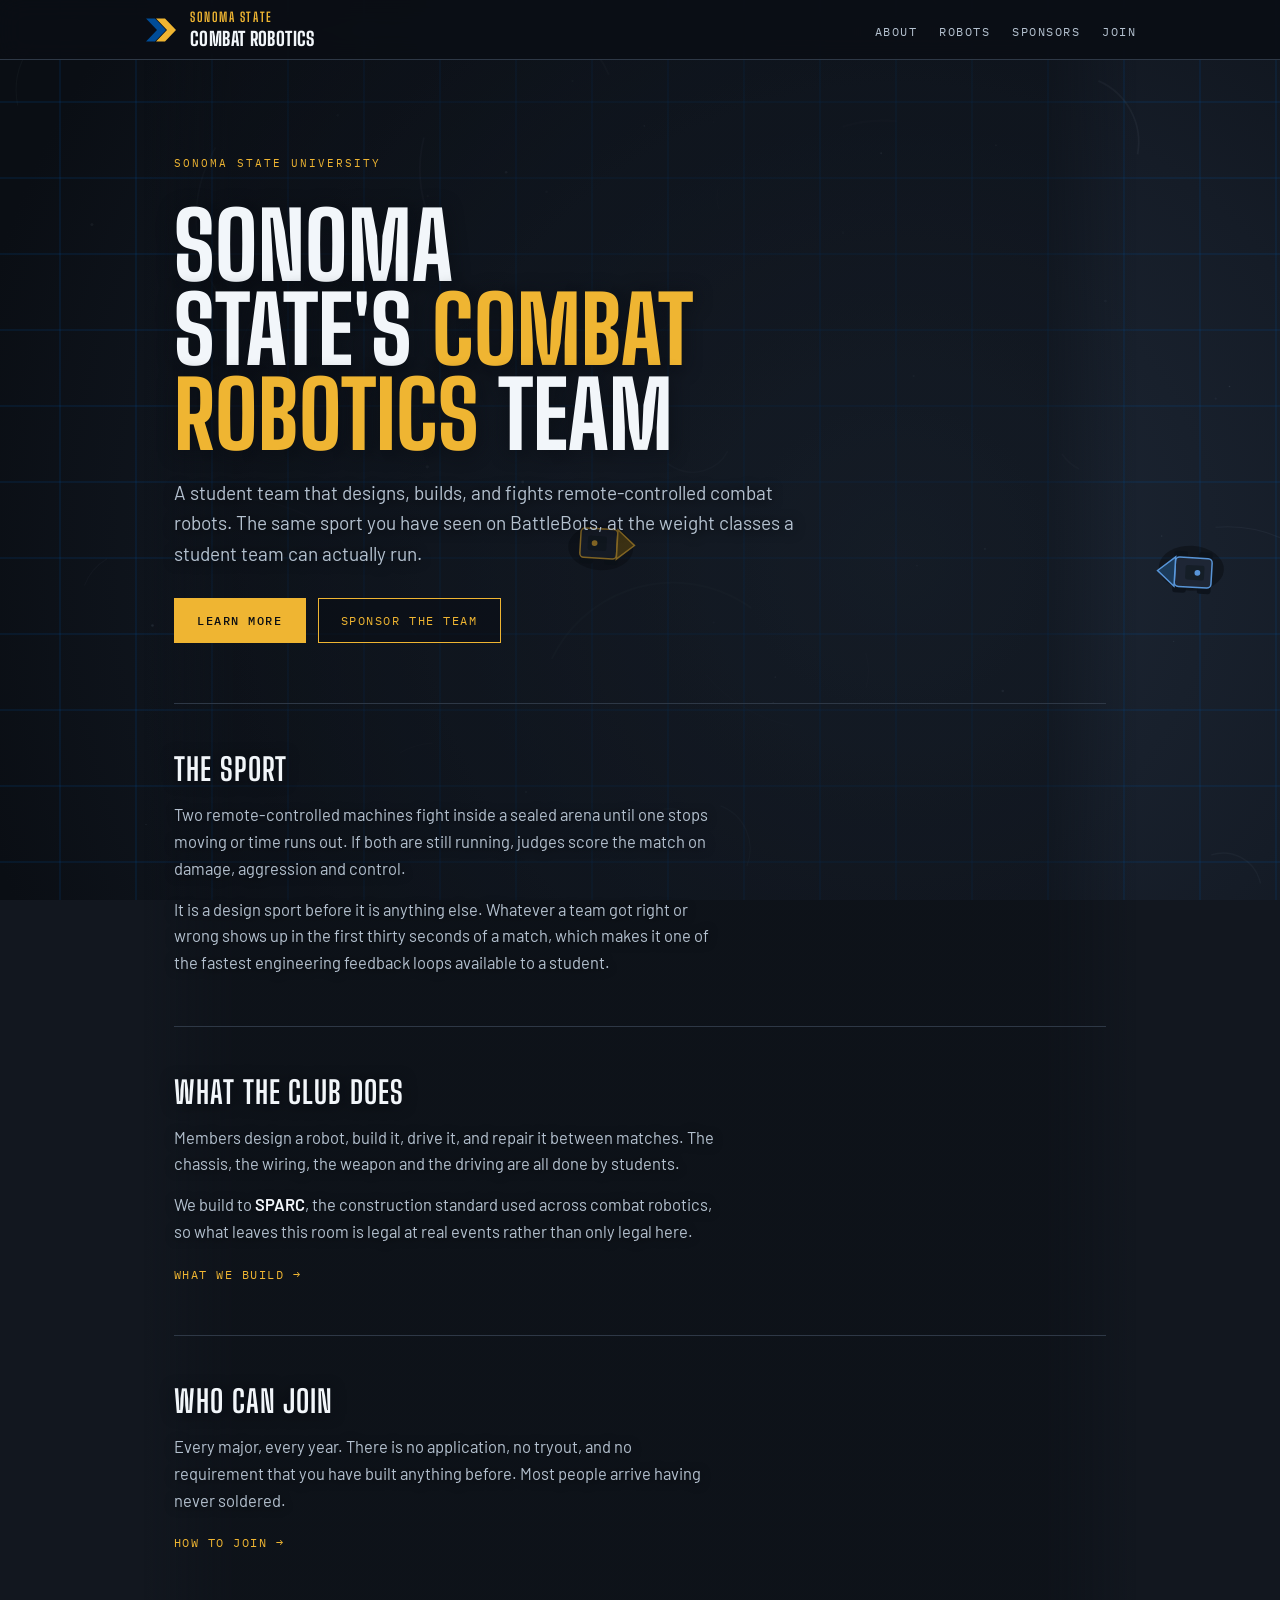
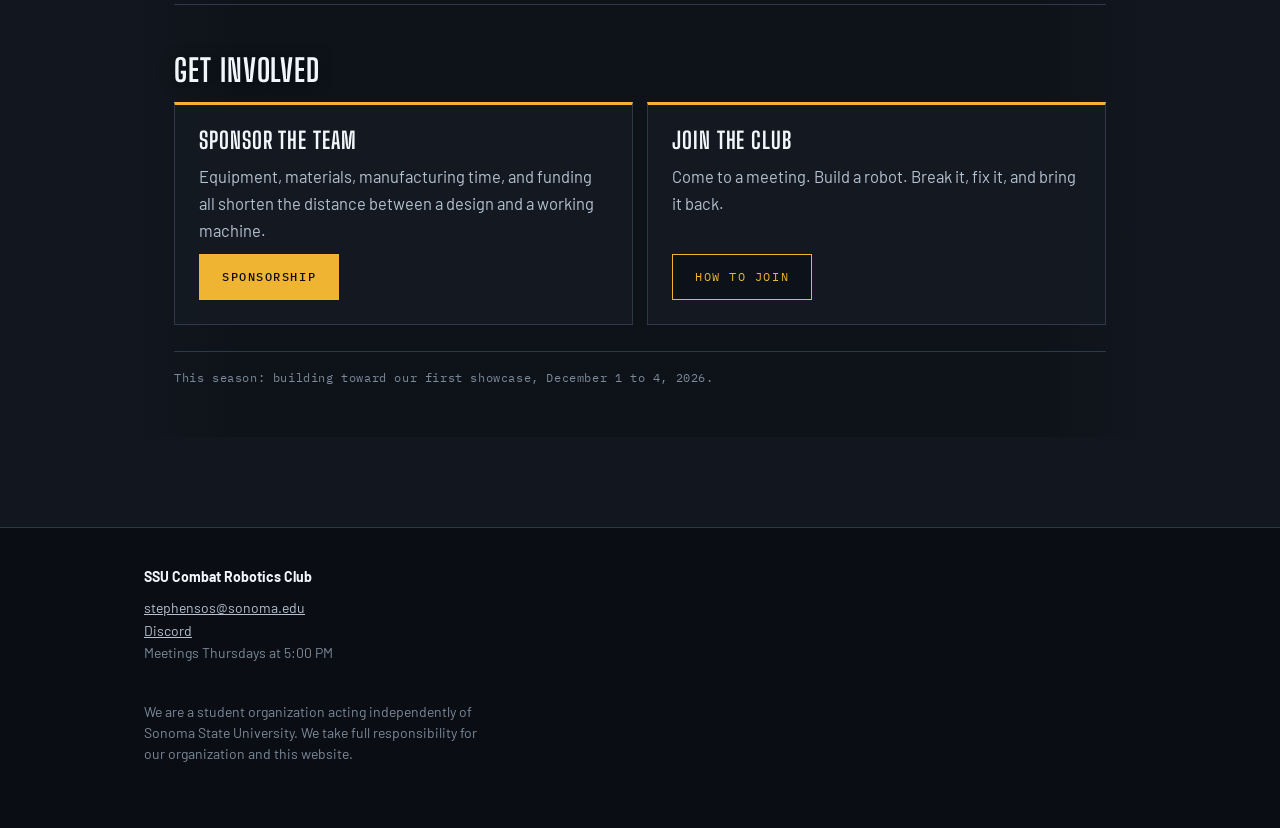
==== index.html @ 4add6116 "Club website: five pages, animated arena background, sponsorship page Plain HTML/CSS/JS with no buil" ====
<!doctype html>
<html lang="en">
<head>
<meta charset="utf-8">
<meta name="viewport" content="width=device-width, initial-scale=1">
<title>SSU Combat Robotics</title>
<meta name="description" content="A student team at Sonoma State University that designs, builds, and fights remote-controlled combat robots.">
<meta property="og:title" content="SSU Combat Robotics">
<meta property="og:description" content="A student team at Sonoma State University that designs, builds, and fights remote-controlled combat robots.">
<meta property="og:type" content="website">
<link rel="icon" href="favicon.svg" type="image/svg+xml">
<link rel="preconnect" href="https://fonts.googleapis.com">
<link rel="preconnect" href="https://fonts.gstatic.com" crossorigin>
<link rel="stylesheet" href="https://fonts.googleapis.com/css2?family=Barlow:wght@400;500;600&amp;family=Big+Shoulders+Display:wght@600;700;800&amp;family=IBM+Plex+Mono:wght@400;500&amp;display=swap">
<link rel="stylesheet" href="css/styles.css">
</head>
<body>

<svg width="0" height="0" style="position:absolute" aria-hidden="true"><defs>
  <path id="chev-back" d="M8,14 L44,14 L88,60 L44,106 L8,106 L52,60 Z"/>
  <path id="chev-fore" d="M48,14 L84,14 L128,60 L84,106 L48,106 L92,60 Z"/>
</defs></svg>

<canvas id="bg" aria-hidden="true"></canvas>

<nav class="nav">
  <div class="nav-inner">
    <a class="mark" href="index.html">
      <svg class="mark-glyph" viewBox="0 0 136 120" role="img" aria-label="SSU Combat Robotics"><use href="#chev-back" fill="#004C97"/><use href="#chev-fore" fill="#EFB532"/></svg>
      <span class="mark-type"><span class="mt1">Sonoma State</span><span class="mt2">Combat Robotics</span></span>
    </a>
    <ul class="nav-links">
      <li><a href="about.html">About</a></li>
      <li><a href="robots.html">Robots</a></li>
      <li><a href="sponsors.html">Sponsors</a></li>
      <li><a href="join.html">Join</a></li>
    </ul>
  </div>
</nav>

<div class="page">
  <div class="sheet">
    <div class="pagebody">

      <div class="hero">
        <p class="mono" style="color:var(--gold)">Sonoma State University</p>
        <h1>Sonoma State's <em>combat robotics</em> team</h1>
        <p class="lede">A student team that designs, builds, and fights remote-controlled combat
          robots. The same sport you have seen on BattleBots, at the weight classes a student team
          can actually run.</p>
        <div class="cta-row">
          <a class="btn btn-solid" href="about.html">Learn more</a>
          <a class="btn btn-ghost" href="sponsors.html">Sponsor the team</a>
        </div>
      </div>

      <section class="sec">
        <h2>The sport</h2>
        <div class="body">
          <p>Two remote-controlled machines fight inside a sealed arena until one stops moving or
            time runs out. If both are still running, judges score the match on damage, aggression
            and control.</p>
          <p>It is a design sport before it is anything else. Whatever a team got right or wrong
            shows up in the first thirty seconds of a match, which makes it one of the fastest
            engineering feedback loops available to a student.</p>
        </div>
      </section>

      <section class="sec">
        <h2>What the club does</h2>
        <div class="body">
          <p>Members design a robot, build it, drive it, and repair it between matches. The
            chassis, the wiring, the weapon and the driving are all done by students.</p>
          <p>We build to <strong>SPARC</strong>, the construction standard used across combat
            robotics, so what leaves this room is legal at real events rather than only legal
            here.</p>
          <a class="more" href="robots.html">What we build &rarr;</a>
        </div>
      </section>

      <section class="sec">
        <h2>Who can join</h2>
        <div class="body">
          <p>Every major, every year. There is no application, no tryout, and no requirement that
            you have built anything before. Most people arrive having never soldered.</p>
          <a class="more" href="join.html">How to join &rarr;</a>
        </div>
      </section>

      <section class="sec">
        <h2>Get involved</h2>
        <div class="cards">
          <div class="card">
            <h3>Sponsor the team</h3>
            <p>Equipment, materials, manufacturing time, and funding all shorten the distance
              between a design and a working machine.</p>
            <a class="btn btn-solid" href="sponsors.html">Sponsorship</a>
          </div>
          <div class="card">
            <h3>Join the club</h3>
            <p>Come to a meeting. Build a robot. Break it, fix it, and bring it back.</p>
            <a class="btn btn-ghost" href="join.html">How to join</a>
          </div>
        </div>
        <p class="season">This season: building toward our first showcase, December 1 to 4, 2026.</p>
      </section>
    </div>
  </div>
</div>

<footer class="footer">
  <div class="footer-inner">
    <div>
      <p style="color:var(--ink)"><strong>SSU Combat Robotics Club</strong></p>
      <p><a href="mailto:stephensos@sonoma.edu">stephensos@sonoma.edu</a><br>
        <a href="https://discord.gg/CHxzKvj9N" target="_blank" rel="noopener noreferrer">Discord</a><br>
        Meetings Thursdays at 5:00 PM</p>
    </div>
    <div>
      <p class="disc">We are a student organization acting independently of Sonoma State
        University. We take full responsibility for our organization and this website.</p>
    </div>
  </div>
</footer>

<script src="js/arena.js"></script>
</body>
</html>
---- css/styles.css ----
/* Single committed theme: a club's own brand, an arena at night, so it
     paints its own ground rather than inheriting the viewer's. */
  :root {
    --arena:  #12171F;
    --deep:   #0A0E14;
    --line:   #2E3846;
    --ink:    #F2F6FA;
    --soft:   #B4C1CF;
    --faint:  #7B8998;
    --gold:   #EFB532;
    --gold-hi:#FFC94A;
    --blue:   #5C9BE0;
  }

  * { box-sizing: border-box; }

  body {
    margin: 0;
    overflow-x: hidden;
    overflow-wrap: break-word;
    background: var(--arena);
    color: var(--ink);
    font-family: "Barlow", system-ui, -apple-system, sans-serif;
    font-size: 16.5px;
    line-height: 1.62;
    -webkit-font-smoothing: antialiased;
  }

  #bg { position: fixed; inset: 0; width: 100%; height: 100%; z-index: 0; display: block; }

  a { color: var(--gold); }
  :is(a, button):focus-visible { outline: 2px solid var(--gold); outline-offset: 3px; }

  .mono {
    font-family: "IBM Plex Mono", ui-monospace, monospace;
    font-size: 11px;
    letter-spacing: .18em;
    text-transform: uppercase;
  }

  /* ---------------- nav ---------------- */

  .nav {
    position: sticky; top: 0; z-index: 30;
    background: rgba(10, 14, 20, .9);
    backdrop-filter: blur(12px);
    border-bottom: 1px solid var(--line);
  }

  .nav-inner {
    max-width: 1040px; margin: 0 auto;
    padding: 11px 24px;
    display: flex; align-items: center; gap: 18px; flex-wrap: wrap;
  }

  .mark { display: flex; align-items: center; text-decoration: none; }
  .mark { gap: 12px; color: var(--gold); }
  .mark-glyph { display: block; height: 30px; width: auto; }
  .mark-type { display: flex; flex-direction: column; gap: 5px; line-height: 1; }
  .mt1 { font-family: "Big Shoulders Display", sans-serif; font-weight: 700; font-size: 13px;
         letter-spacing: .12em; text-transform: uppercase; color: var(--gold); }
  .mt2 { font-family: "Big Shoulders Display", sans-serif; font-weight: 800; font-size: 19px;
         letter-spacing: .02em; text-transform: uppercase; color: var(--ink); }

  .nav-links { margin-left: auto; display: flex; gap: 22px; list-style: none; padding: 0; margin-block: 0; }

  .nav-links a {
    font-family: "IBM Plex Mono", monospace;
    font-size: 11.5px; letter-spacing: .13em; text-transform: uppercase;
    color: var(--soft); text-decoration: none;
    padding-bottom: 3px; border-bottom: 1px solid transparent;
  }

  .nav-links a:hover { color: var(--ink); border-bottom-color: var(--line); }
  .nav-links a[aria-current="page"] { color: var(--gold); border-bottom-color: var(--gold); }

  /* ---------------- page shell ----------------
     The scrim is soft-edged and light, so the arena reads through it and
     down both margins instead of sitting behind a hard-edged panel. */

  .page { position: relative; z-index: 1; max-width: 1040px; margin: 0 auto; padding: 0 24px 90px; }

  .sheet {
    padding: 0 30px;
    background: linear-gradient(90deg,
      rgba(10, 14, 20, 0) 0%,
      rgba(10, 14, 20, .46) 9%,
      rgba(10, 14, 20, .46) 91%,
      rgba(10, 14, 20, 0) 100%);
  }

  .pagebody { animation: fade .34s ease both; }
  @keyframes fade { from { opacity: 0; transform: translateY(8px); } to { opacity: 1; transform: none; } }

  /* ---------------- hero ---------------- */

  .hero { padding: 84px 0 60px; display: flex; flex-direction: column; gap: 20px; }

  h1 {
    font-family: "Big Shoulders Display", "Arial Narrow", sans-serif;
    font-weight: 800;
    font-size: clamp(44px, 8.6vw, 92px);
    line-height: .92;
    text-transform: uppercase;
    text-wrap: balance;
    margin: 0;
    max-width: min(15ch, 100%);
    text-shadow: 0 2px 18px rgba(10, 14, 20, .85);
  }

  h1 em { font-style: normal; color: var(--gold); }

  .lede {
    max-width: min(58ch, 100%); font-size: 19px; color: var(--soft); margin: 0;
    text-shadow: 0 1px 12px rgba(10, 14, 20, .9);
  }

  .cta-row { display: flex; flex-wrap: wrap; gap: 12px; padding-top: 8px; }

  .btn {
    display: inline-flex; align-items: center; gap: 8px;
    padding: 12px 22px;
    font-family: "IBM Plex Mono", monospace;
    font-size: 12px; letter-spacing: .13em; text-transform: uppercase;
    text-decoration: none;
    border: 1px solid var(--gold);
    transition: background .16s ease, transform .16s ease;
  }

  .btn-solid { background: var(--gold); color: var(--deep); font-weight: 500; }
  .btn-solid:hover { background: var(--gold-hi); transform: translateY(-2px); }
  .btn-ghost { background: rgba(10, 14, 20, .55); color: var(--gold); }
  .btn-ghost:hover { background: rgba(239, 181, 50, .16); transform: translateY(-2px); }

  /* ---------------- sections ---------------- */

  .sec { padding: 50px 0; border-top: 1px solid var(--line); }

  h2 {
    font-family: "Big Shoulders Display", sans-serif;
    font-weight: 700; font-size: 31px;
    text-transform: uppercase; letter-spacing: .03em; line-height: 1;
    margin: 0 0 16px;
    text-shadow: 0 1px 14px rgba(10, 14, 20, .8);
  }

  h3 {
    font-family: "Big Shoulders Display", sans-serif;
    font-weight: 700; font-size: 23px;
    text-transform: uppercase; letter-spacing: .04em; line-height: 1;
    margin: 0;
  }

  .body { max-width: min(60ch, 100%); }
  .body p { margin: 0 0 14px; color: var(--soft); text-shadow: 0 1px 10px rgba(10, 14, 20, .8); }
  .body p:last-child { margin-bottom: 0; }
  .body strong { color: var(--ink); font-weight: 600; }

  .season { margin: 26px 0 0; padding-top: 16px; border-top: 1px solid var(--line);
    font-family: "IBM Plex Mono", monospace; font-size: 12px; letter-spacing: .05em;
    color: var(--faint); }

  .more { display: inline-block; margin-top: 6px; font-family: "IBM Plex Mono", monospace; font-size: 11.5px; letter-spacing: .13em; text-transform: uppercase; text-decoration: none; }
  .more:hover { text-decoration: underline; }

  /* ---------------- data ---------------- */

  .rows { border: 1px solid var(--line); margin-top: 22px; }

  .row {
    display: flex; gap: 18px; align-items: baseline;
    padding: 12px 16px; border-bottom: 1px solid var(--line);
    background: rgba(20, 26, 35, .88);
  }

  .row:last-child { border-bottom: 0; }
  .row dt { flex: 0 0 148px; color: var(--faint); font-family: "IBM Plex Mono", monospace; font-size: 11px; letter-spacing: .13em; text-transform: uppercase; }
  .row dd { margin: 0; color: var(--ink); }

  .classes { display: flex; flex-direction: column; gap: 1px; background: var(--line); border: 1px solid var(--line); margin-top: 22px; }
  .cls { background: rgba(20, 26, 35, .88); padding: 15px 17px; display: flex; gap: 16px; flex-wrap: wrap; align-items: baseline; }
  .cls b { font-family: "Big Shoulders Display", sans-serif; font-weight: 700; font-size: 20px; letter-spacing: .03em; text-transform: uppercase; flex: 0 0 130px; }
  .cls.us b { color: var(--gold); }
  .cls span { color: var(--soft); flex: 1; min-width: min(220px, 100%); }

  /* ---------------- cards ---------------- */

  .cards { display: grid; grid-template-columns: repeat(auto-fit, minmax(min(258px, 100%), 1fr)); gap: 14px; }

  .card {
    display: flex; flex-direction: column; gap: 11px; padding: 24px;
    background: rgba(20, 26, 35, .9);
    border: 1px solid var(--line);
    border-top: 3px solid var(--gold);
  }

  .card p { margin: 0; color: var(--soft); flex: 1; }
  .card .btn { align-self: flex-start; }

  .when {
    display: flex; flex-wrap: wrap; gap: 10px 30px;
    padding: 20px 22px; margin-top: 20px;
    background: rgba(20, 26, 35, .9);
    border: 1px solid var(--line);
    border-left: 3px solid var(--gold);
  }

  .when div { display: flex; flex-direction: column; gap: 2px; }
  .when b { font-family: "Big Shoulders Display", sans-serif; font-weight: 700; font-size: 25px; line-height: 1; }
  .when span { color: var(--faint); }


  /* ---------------- sponsorship ---------------- */
  .ask { border:1px solid var(--line); margin-top:20px; }
  .ask-row { display:flex; gap:20px; align-items:baseline; padding:14px 16px;
    border-bottom:1px solid var(--line); background:rgba(20,26,35,.88); }
  .ask-row:last-child { border-bottom:0; }
  .ask-row.top { background:rgba(239,181,50,.09); border-left:3px solid var(--gold); }
  .ask-amt { flex:0 0 88px; text-align:right; font-family:"Big Shoulders Display",sans-serif;
    font-weight:700; font-size:27px; line-height:1; color:var(--gold);
    font-variant-numeric:tabular-nums; }
  .ask-what { color:var(--soft); }
  .ask-what b { color:var(--ink); font-weight:600; }
  .ask-cap { margin-top:10px; font-size:14px; color:var(--faint); }

  .need { padding:20px 22px; margin-top:20px; background:rgba(20,26,35,.9);
    border:1px solid var(--line); border-left:3px solid var(--blue); }
  .need h4 { margin:0 0 10px; font-family:"IBM Plex Mono",monospace; font-size:11px;
    letter-spacing:.15em; text-transform:uppercase; color:var(--blue); }
  .need ul { margin:0; padding-left:19px; display:flex; flex-direction:column; gap:6px; }
  .need li { color:var(--soft); }

  @media (max-width:640px){ .ask-row{flex-direction:column;gap:4px} .ask-amt{flex:none;text-align:left} }

  /* ---------------- footer ---------------- */

  .footer { position: relative; z-index: 1; background: var(--deep); border-top: 1px solid var(--line); }
  .footer-inner { max-width: 1040px; margin: 0 auto; padding: 38px 24px 56px; display: flex; flex-wrap: wrap; gap: 28px; justify-content: space-between; }
  .footer p { margin: 0 0 8px; color: var(--faint); font-size: 14px; max-width: min(44ch, 100%); }
  .footer a { color: var(--soft); }
  .footer a:hover { color: var(--gold); }
  .disc { font-size: 12.5px; line-height: 1.5; }

  mark {
    background: rgba(92, 155, 224, .16);
    color: var(--blue);
    border-bottom: 1px dashed var(--blue);
    padding: 0 3px;
    font-family: "IBM Plex Mono", monospace;
    font-size: .82em;
    letter-spacing: .04em;
  }

  @media (prefers-reduced-motion: reduce) {
    .pagebody { animation: none; }
    * { transition: none !important; }
  }

  @media (max-width: 700px) {
    .sheet { padding: 0 16px; background: rgba(10, 14, 20, .62); }
    .hero { padding: 48px 0 40px; }
    h1 { font-size: clamp(34px, 11vw, 52px); max-width: 100%; }
    .lede { font-size: 17px; }
    .sec { padding: 38px 0; }
    h2 { font-size: 26px; }
    .nav-inner { padding: 10px 16px; gap: 10px; }
    .mark-glyph { height: 25px; }
    .mt2 { font-size: 17px; }
    .btn { padding: 11px 16px; font-size: 11px; }
    .ask-row { flex-direction: column; gap: 3px; }
    .ask-amt { flex: none; text-align: left; font-size: 23px; }
    .when { gap: 10px 20px; padding: 16px 18px; }
    .footer-inner { padding: 30px 16px 44px; gap: 20px; }
    .nav-links { gap: 14px; margin-left: 0; width: 100%; }
    .row { flex-direction: column; gap: 3px; }
    .row dt { flex: none; }
  }
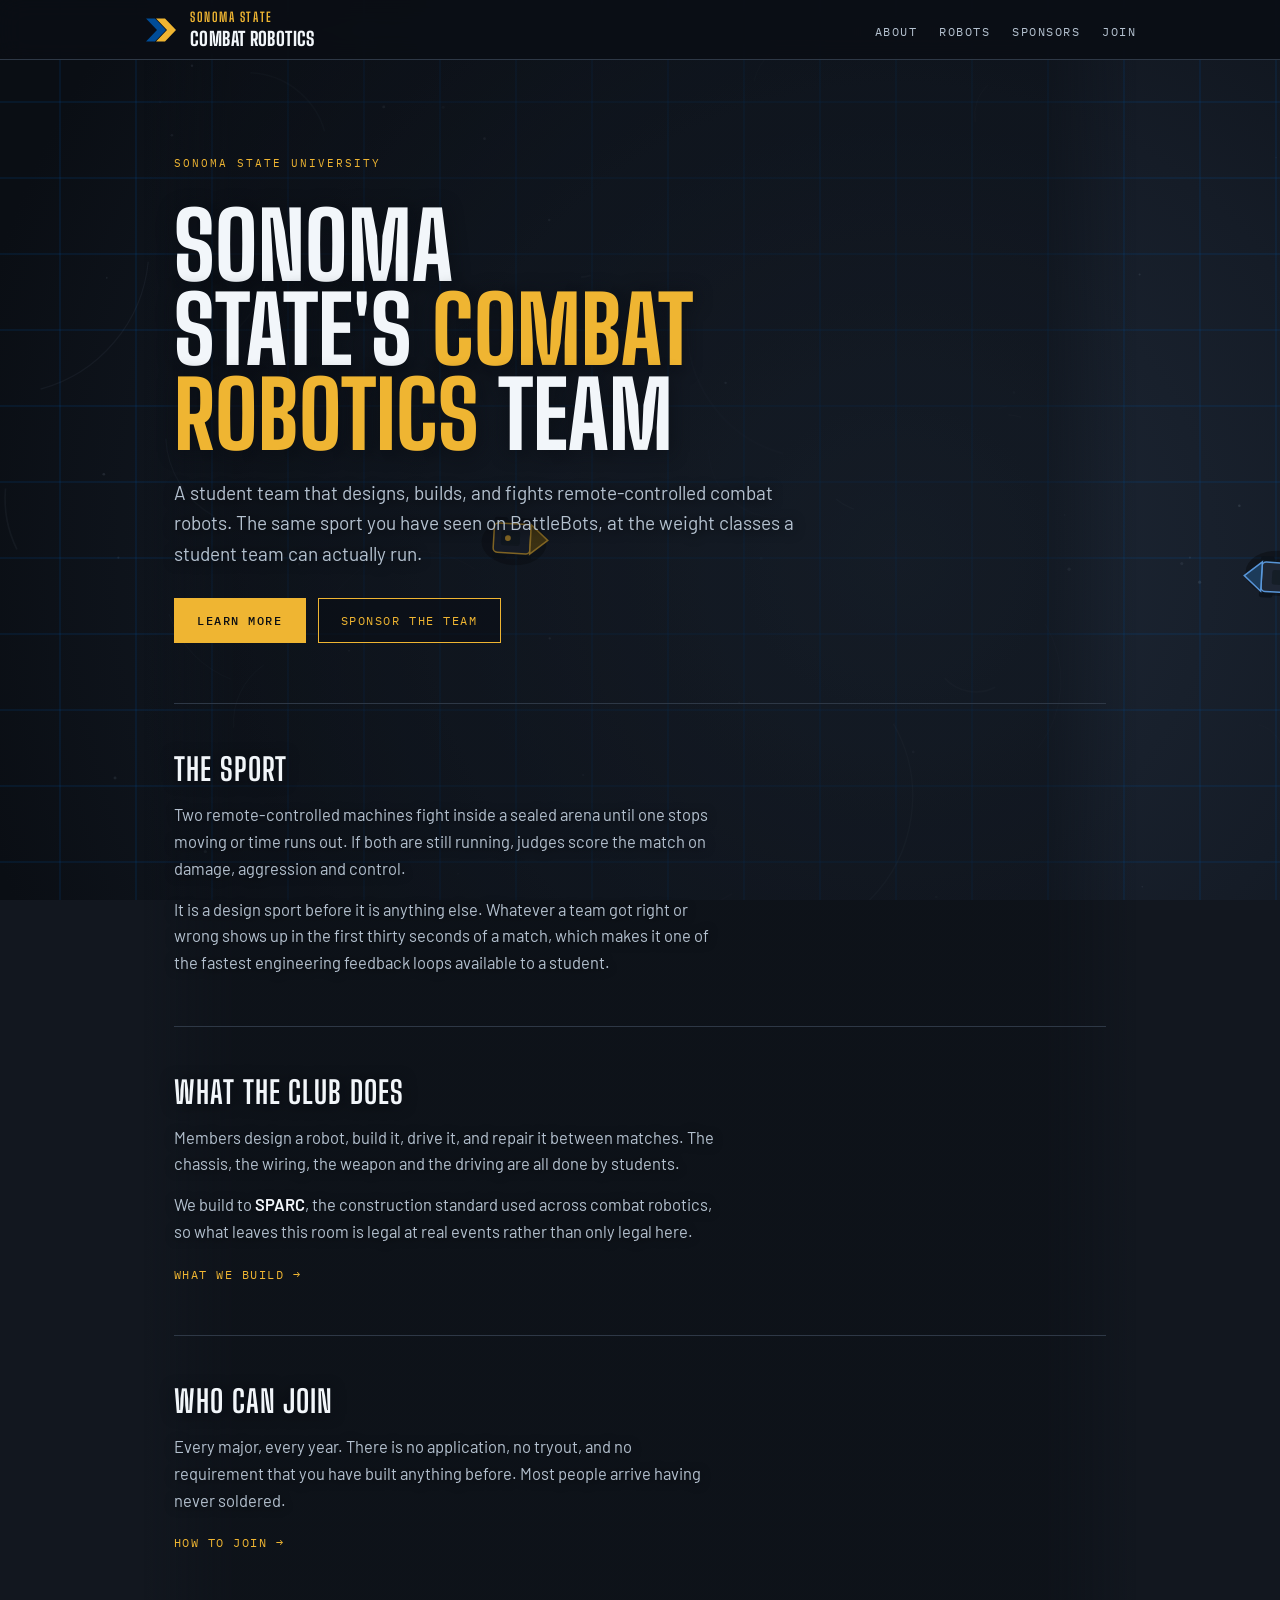
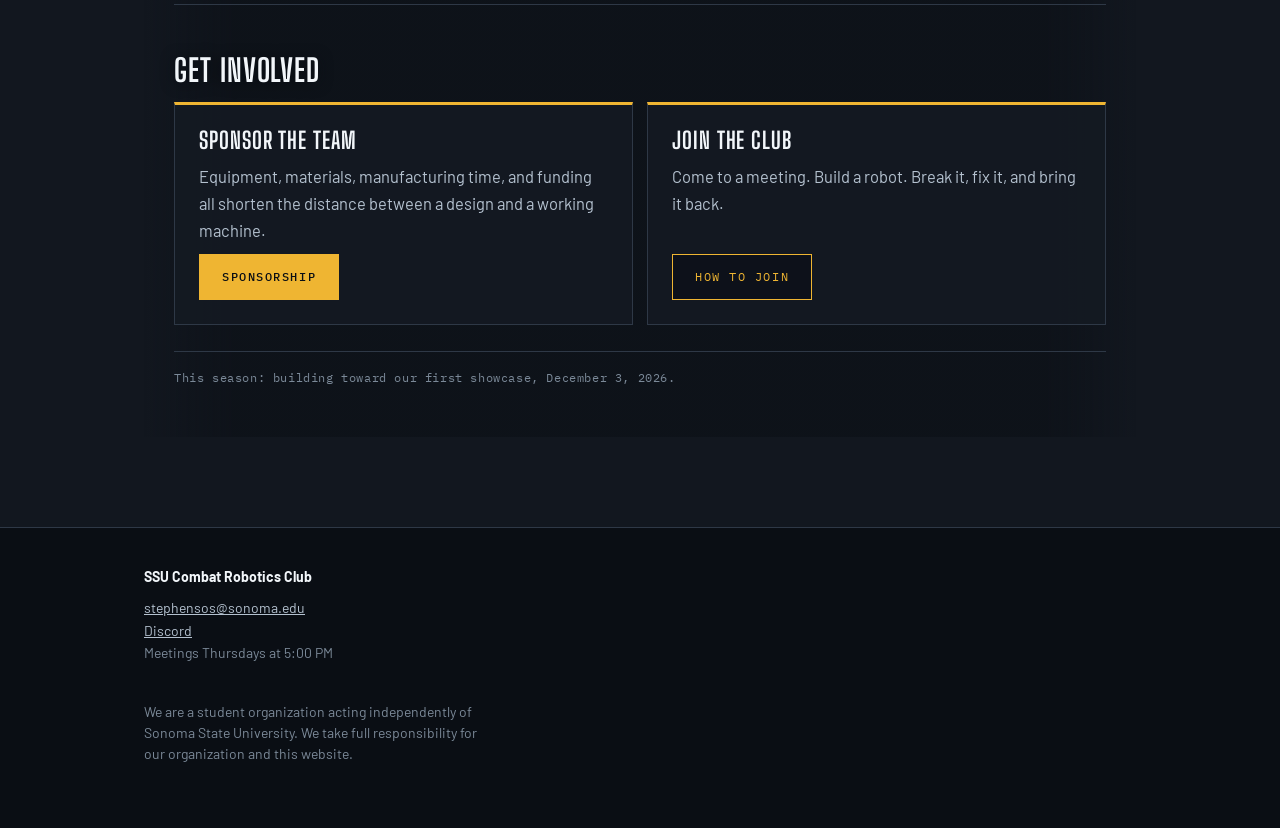
==== commit f7d28b89: "Site: pin the showcase date to December 3 The date was a "December 1-4" range on both the home and a" ====
--- a/index.html
+++ b/index.html
@@ -102,7 +102,7 @@
             <a class="btn btn-ghost" href="join.html">How to join</a>
           </div>
         </div>
-        <p class="season">This season: building toward our first showcase, December 1 to 4, 2026.</p>
+        <p class="season">This season: building toward our first showcase, December 3, 2026.</p>
       </section>
     </div>
   </div>
--- a/css/styles.css
+++ b/css/styles.css
@@ -150,6 +150,40 @@
     text-transform: uppercase; letter-spacing: .04em; line-height: 1;
     margin: 0;
   }
+
+  .sponsors {
+    display: grid;
+    grid-template-columns: repeat(auto-fit, minmax(min(280px, 100%), 1fr));
+    gap: 14px; margin-top: 24px;
+  }
+
+  .sponsor {
+    display: flex; flex-direction: column; gap: 13px; padding: 26px 24px;
+    background: rgba(20, 26, 35, .9);
+    border: 1px solid var(--line);
+    border-top: 3px solid var(--gold);
+  }
+
+  .sponsor .role {
+    margin: 0;
+    font-family: "IBM Plex Mono", monospace; font-size: 11px;
+    letter-spacing: .09em; text-transform: uppercase; color: var(--gold);
+  }
+
+  /* Fixed height so a card with a logo and a card with a wordmark line up.
+     A logo lockup reads lighter per pixel of height than solid display type, so the
+     image is set taller than the wordmark's cap height on purpose — otherwise the
+     sponsor who actually sent artwork renders smaller than the one who did not. */
+  .sponsor-mark { display: flex; align-items: center; min-height: 64px; }
+  .sponsor-mark img { max-height: 56px; width: auto; max-width: 100%; }
+  .sponsor-mark .wordmark {
+    font-family: "Big Shoulders Display", sans-serif;
+    font-weight: 800; font-size: 25px; line-height: 1.05;
+    text-transform: uppercase; letter-spacing: .03em; color: var(--ink);
+  }
+
+  .sponsor p:not(.role) { margin: 0; color: var(--soft); flex: 1; }
+  .sponsor a { align-self: flex-start; font-size: 13px; }
 
   .body { max-width: min(60ch, 100%); }
   .body p { margin: 0 0 14px; color: var(--soft); text-shadow: 0 1px 10px rgba(10, 14, 20, .8); }
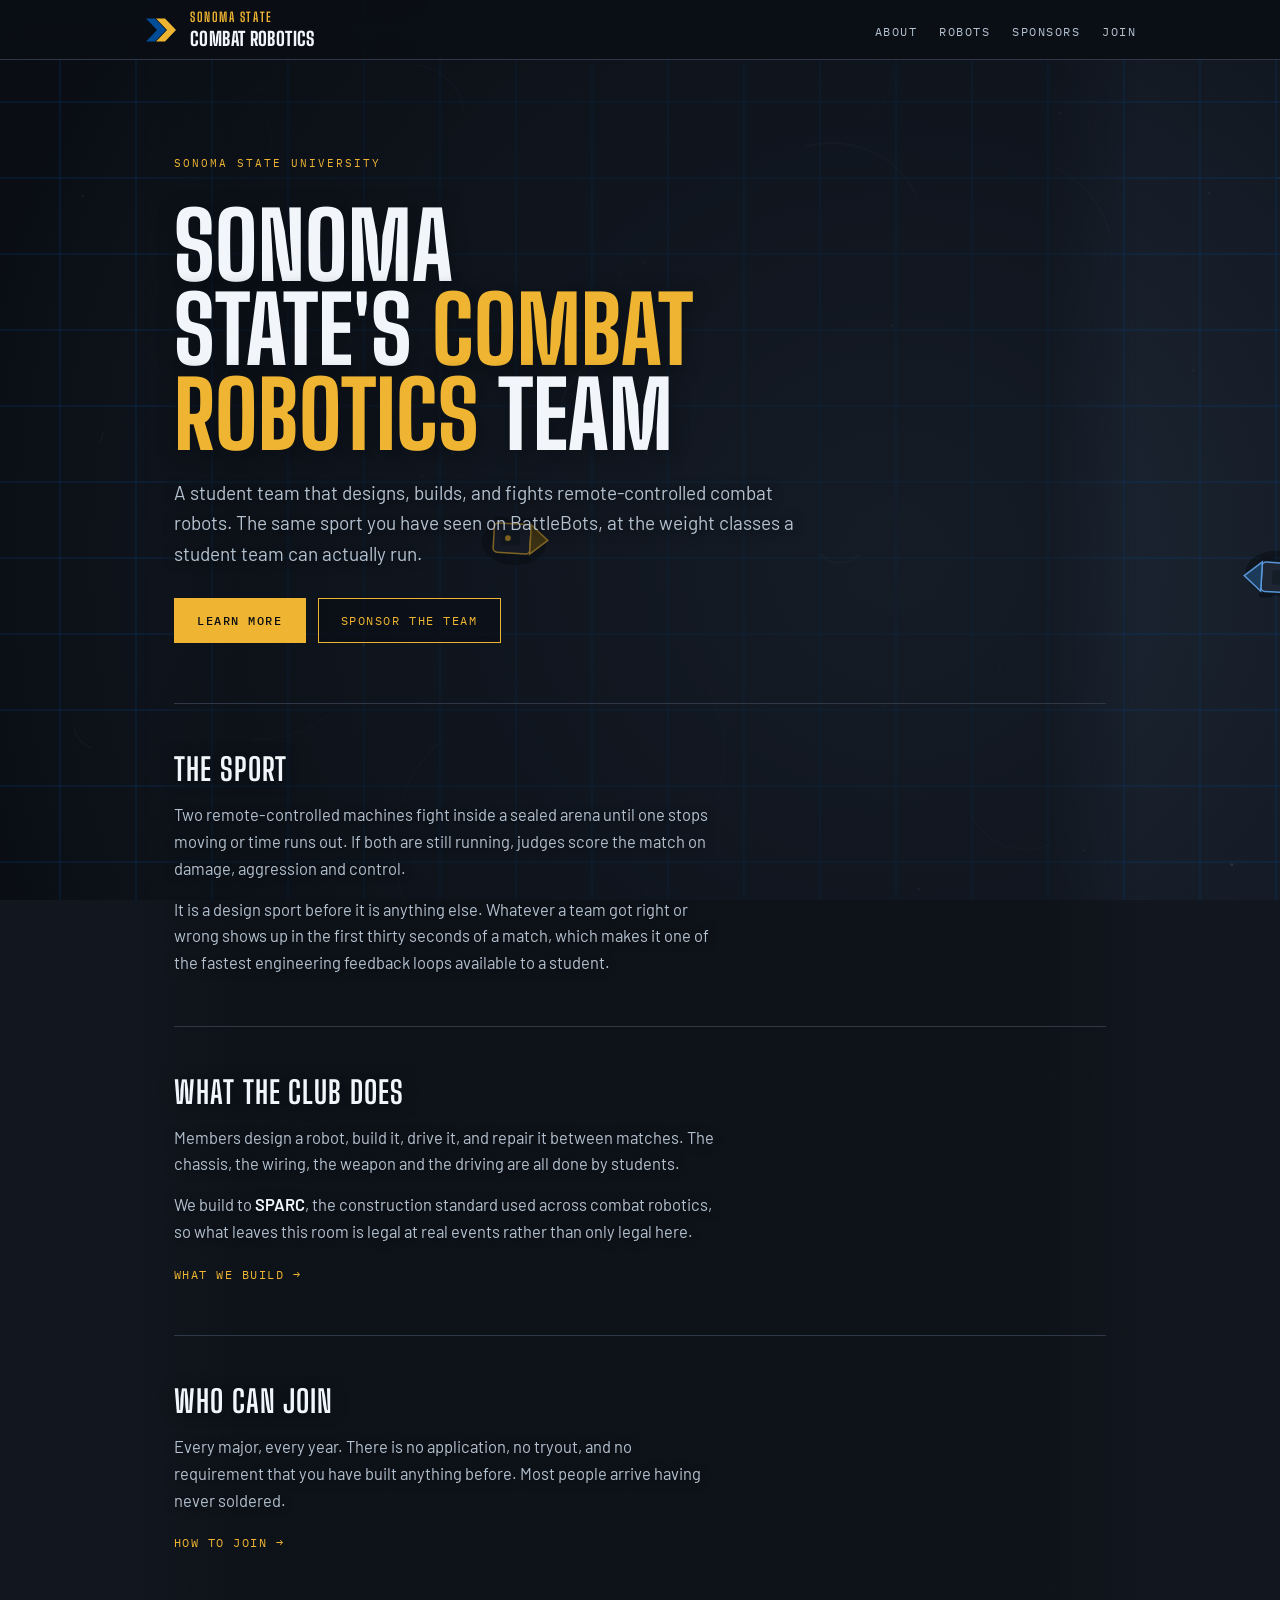
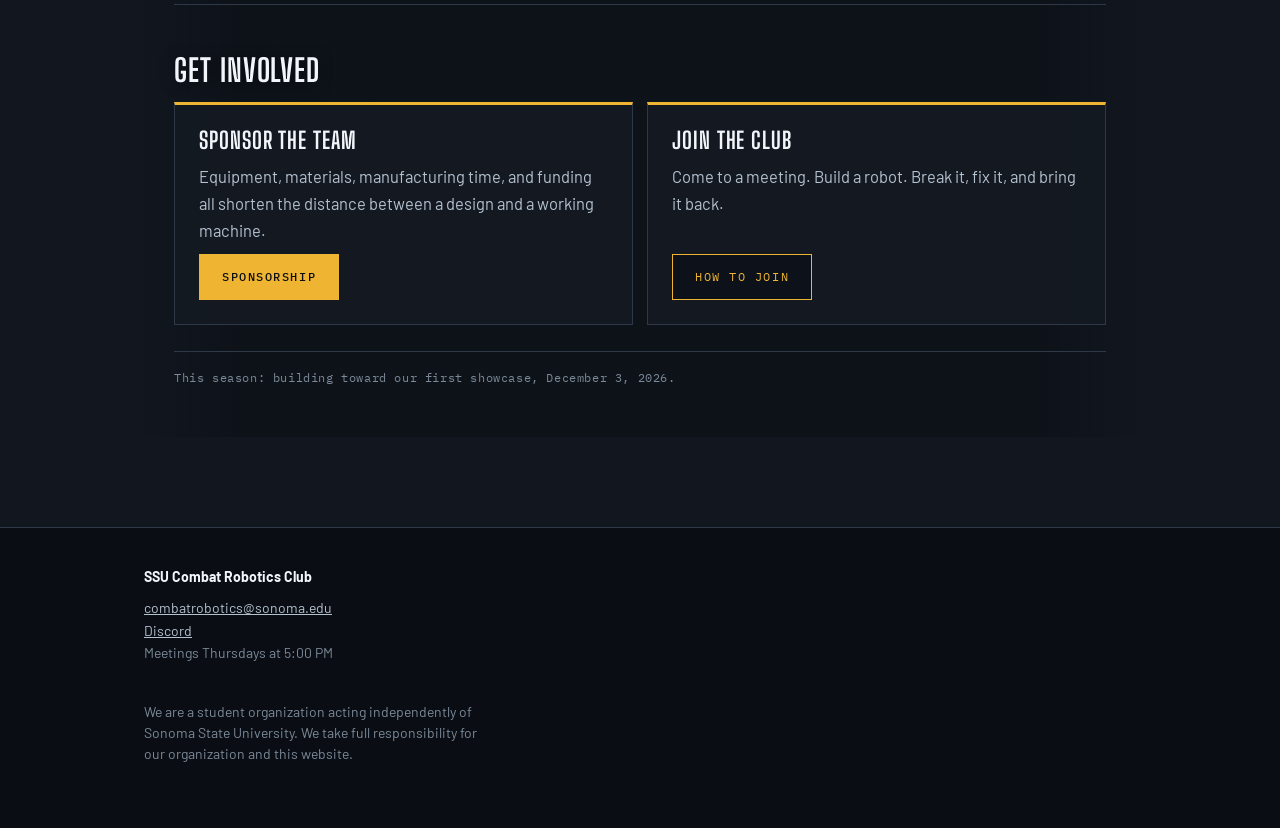
==== commit ba042ae2: "Site: switch contact to the club email address combatrobotics@sonoma.edu replaces stephensos@sonoma." ====
--- a/index.html
+++ b/index.html
@@ -112,7 +112,7 @@
   <div class="footer-inner">
     <div>
       <p style="color:var(--ink)"><strong>SSU Combat Robotics Club</strong></p>
-      <p><a href="mailto:stephensos@sonoma.edu">stephensos@sonoma.edu</a><br>
+      <p><a href="mailto:combatrobotics@sonoma.edu">combatrobotics@sonoma.edu</a><br>
         <a href="https://discord.gg/CHxzKvj9N" target="_blank" rel="noopener noreferrer">Discord</a><br>
         Meetings Thursdays at 5:00 PM</p>
     </div>
--- a/css/styles.css
+++ b/css/styles.css
@@ -151,39 +151,35 @@
     margin: 0;
   }
 
-  .sponsors {
+  /* Sponsor logo wall. Deliberately logos-and-links only: what each sponsor gave is a
+     commercial detail, and collegiate sponsor pages do not publish it. Do not re-add
+     per-sponsor descriptions or tier labels. */
+  /* Uniform tracks, centred as a block, so logos stay the same size as sponsors are added
+     and the grid never strands one logo on its own row edge. No panel behind them: the
+     reference (Berkeley) sits logos directly on the page background. */
+  .sponsor-wall {
     display: grid;
-    grid-template-columns: repeat(auto-fit, minmax(min(280px, 100%), 1fr));
-    gap: 14px; margin-top: 24px;
-  }
-
-  .sponsor {
-    display: flex; flex-direction: column; gap: 13px; padding: 26px 24px;
-    background: rgba(20, 26, 35, .9);
-    border: 1px solid var(--line);
-    border-top: 3px solid var(--gold);
-  }
-
-  .sponsor .role {
-    margin: 0;
-    font-family: "IBM Plex Mono", monospace; font-size: 11px;
-    letter-spacing: .09em; text-transform: uppercase; color: var(--gold);
-  }
-
-  /* Fixed height so a card with a logo and a card with a wordmark line up.
-     A logo lockup reads lighter per pixel of height than solid display type, so the
-     image is set taller than the wordmark's cap height on purpose — otherwise the
-     sponsor who actually sent artwork renders smaller than the one who did not. */
-  .sponsor-mark { display: flex; align-items: center; min-height: 64px; }
-  .sponsor-mark img { max-height: 56px; width: auto; max-width: 100%; }
-  .sponsor-mark .wordmark {
+    grid-template-columns: repeat(auto-fit, minmax(170px, 215px));
+    justify-content: center; align-items: center; justify-items: center;
+    gap: 34px 46px;
+    margin-top: 32px;
+  }
+
+  .sponsor-logo {
+    display: flex; align-items: center; min-height: 58px;
+    text-decoration: none;
+    opacity: .9; transition: opacity .16s ease;
+  }
+  .sponsor-logo:hover, .sponsor-logo:focus-visible { opacity: 1; }
+  .sponsor-logo img { max-height: 56px; width: auto; max-width: 100%; }
+
+  /* Typographic stand-in for a sponsor who has not sent artwork yet. */
+  .sponsor-logo .wordmark {
     font-family: "Big Shoulders Display", sans-serif;
-    font-weight: 800; font-size: 25px; line-height: 1.05;
-    text-transform: uppercase; letter-spacing: .03em; color: var(--ink);
-  }
-
-  .sponsor p:not(.role) { margin: 0; color: var(--soft); flex: 1; }
-  .sponsor a { align-self: flex-start; font-size: 13px; }
+    font-weight: 800; font-size: 27px; line-height: 1;
+    text-transform: uppercase; letter-spacing: .03em;
+    color: var(--ink);
+  }
 
   .body { max-width: min(60ch, 100%); }
   .body p { margin: 0 0 14px; color: var(--soft); text-shadow: 0 1px 10px rgba(10, 14, 20, .8); }
